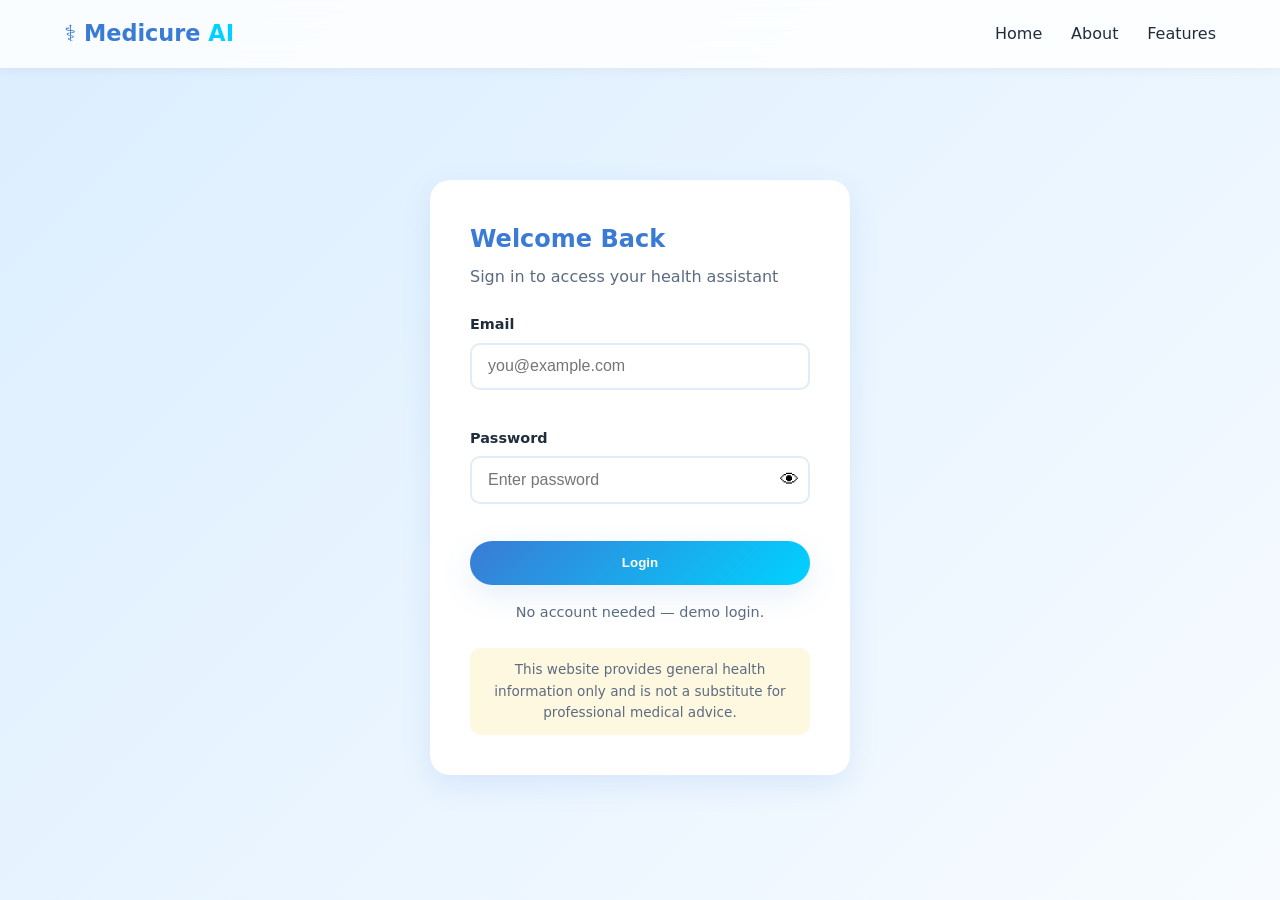
==== public/login.html @ 651b86ee "Changes Co-authored-by: nehaduggal09 <194884842+nehaduggal09@users.noreply.github.com>" ====
<!DOCTYPE html>
<html lang="en">
<head>
<meta charset="UTF-8" />
<meta name="viewport" content="width=device-width, initial-scale=1.0" />
<title>Login - Medicure AI Assistant</title>
<link rel="stylesheet" href="style.css" />
</head>
<body class="auth-body">
<nav class="navbar">
  <div class="nav-container">
    <a href="index.html" class="logo">⚕️ Medicure <span>AI</span></a>
    <ul class="nav-links">
      <li><a href="index.html">Home</a></li>
      <li><a href="index.html#about">About</a></li>
      <li><a href="index.html#features">Features</a></li>
    </ul>
  </div>
</nav>

<div class="auth-wrapper">
  <div class="auth-card fade-in">
    <h2>Welcome Back</h2>
    <p class="auth-sub">Sign in to access your health assistant</p>
    <form id="loginForm" novalidate>
      <div class="field">
        <label for="email">Email</label>
        <input type="email" id="email" placeholder="you@example.com" required />
        <small class="error" id="emailErr"></small>
      </div>
      <div class="field">
        <label for="password">Password</label>
        <div class="pw-wrap">
          <input type="password" id="password" placeholder="Enter password" required />
          <button type="button" class="pw-toggle" id="pwToggle">👁</button>
        </div>
        <small class="error" id="pwErr"></small>
      </div>
      <button type="submit" class="btn-primary full">Login</button>
    </form>
    <p class="auth-foot">No account needed — demo login.</p>
    <p class="disclaimer-mini">This website provides general health information only and is not a substitute for professional medical advice.</p>
  </div>
</div>

<script src="script.js"></script>
</body>
</html>
---- public/style.css ----
* { margin:0; padding:0; box-sizing:border-box; }
:root {
  --blue:#3a7bd5;
  --blue-2:#00d2ff;
  --bg:#f4f9ff;
  --text:#1f2d3d;
  --muted:#5b6b80;
  --card:#ffffff;
  --shadow:0 10px 30px rgba(58,123,213,.12);
  --radius:16px;
}
html { scroll-behavior:smooth; }
body {
  font-family:'Segoe UI', system-ui, -apple-system, Roboto, sans-serif;
  background:linear-gradient(180deg,#eaf3ff 0%, #f7fbff 100%);
  color:var(--text);
  min-height:100vh;
  line-height:1.6;
}

/* NAV */
.navbar {
  position:sticky; top:0; z-index:100;
  background:rgba(255,255,255,.85);
  backdrop-filter:blur(12px);
  box-shadow:0 2px 12px rgba(0,0,0,.05);
}
.nav-container {
  max-width:1200px; margin:auto;
  display:flex; align-items:center; justify-content:space-between;
  padding:1rem 1.5rem;
}
.logo { font-size:1.4rem; font-weight:700; color:var(--blue); text-decoration:none; }
.logo span { color:var(--blue-2); }
.nav-links { list-style:none; display:flex; gap:1.8rem; align-items:center; }
.nav-links a { text-decoration:none; color:var(--text); font-weight:500; transition:color .2s; }
.nav-links a:hover { color:var(--blue); }
.btn-login {
  background:linear-gradient(135deg,var(--blue),var(--blue-2));
  color:#fff !important; padding:.55rem 1.2rem; border-radius:30px;
  box-shadow:var(--shadow); transition:transform .2s;
}
.btn-login:hover { transform:translateY(-2px); }
.hamburger { display:none; font-size:1.6rem; cursor:pointer; }

/* HERO */
.hero {
  display:grid; grid-template-columns:1fr 1fr; gap:2rem; align-items:center;
  max-width:1200px; margin:auto; padding:4rem 1.5rem;
}
.hero-content h1 { font-size:3rem; line-height:1.15; margin-bottom:1rem; }
.hero-content h1 span { background:linear-gradient(135deg,var(--blue),var(--blue-2)); -webkit-background-clip:text; -webkit-text-fill-color:transparent; }
.hero-content p { color:var(--muted); font-size:1.1rem; margin-bottom:2rem; max-width:500px; }
.hero-buttons { display:flex; gap:1rem; flex-wrap:wrap; }
.btn-primary {
  background:linear-gradient(135deg,var(--blue),var(--blue-2));
  color:#fff; border:none; padding:.9rem 1.8rem;
  border-radius:30px; font-weight:600; cursor:pointer; text-decoration:none;
  box-shadow:var(--shadow); transition:transform .25s, box-shadow .25s;
  display:inline-block;
}
.btn-primary:hover { transform:translateY(-3px); box-shadow:0 14px 32px rgba(58,123,213,.3); }
.btn-primary.full { width:100%; }
.btn-secondary {
  background:#fff; color:var(--blue);
  border:2px solid var(--blue); padding:.8rem 1.6rem;
  border-radius:30px; font-weight:600; cursor:pointer; text-decoration:none;
  transition:all .25s;
}
.btn-secondary:hover { background:var(--blue); color:#fff; transform:translateY(-2px); }
.hero-illustration svg { width:100%; max-width:420px; margin:auto; display:block; animation:float 5s ease-in-out infinite; }
@keyframes float { 0%,100%{ transform:translateY(0);} 50%{ transform:translateY(-15px);} }

/* SECTIONS */
.section { padding:4rem 1.5rem; max-width:1200px; margin:auto; text-align:center; }
.section.alt { background:#ffffff; max-width:none; box-shadow:inset 0 0 60px rgba(58,123,213,.04); }
.section.alt > * { max-width:1200px; margin-left:auto; margin-right:auto; }
.section h2 { font-size:2.2rem; margin-bottom:.6rem; color:var(--blue); }
.section-sub { color:var(--muted); max-width:700px; margin:0 auto 2.5rem; }
.about-grid, .features-grid { display:grid; gap:1.5rem; grid-template-columns:repeat(auto-fit,minmax(240px,1fr)); }
.about-card, .feature {
  background:var(--card); padding:2rem 1.5rem; border-radius:var(--radius);
  box-shadow:var(--shadow); transition:transform .3s;
}
.about-card:hover, .feature:hover { transform:translateY(-6px); }
.about-card h3, .feature h3 { margin-bottom:.5rem; color:var(--blue); }
.ficon { font-size:2.5rem; margin-bottom:.5rem; }

.disclaimer-section { padding-bottom:2rem; }
.disclaimer-box {
  background:#fff8e1; border-left:5px solid #f5b400;
  padding:1rem 1.5rem; border-radius:12px; max-width:800px; margin:auto;
  color:#5b4500; font-weight:500;
}
.disclaimer-mini {
  margin-top:1.5rem; font-size:.85rem; color:var(--muted);
  background:#fff8e1; padding:.7rem 1rem; border-radius:10px; text-align:center;
}

footer {
  text-align:center; padding:1.5rem; color:var(--muted);
  background:#fff; margin-top:2rem;
}

/* AUTH */
.auth-body { background:linear-gradient(135deg,#dbeeff,#f7fbff); min-height:100vh; }
.auth-wrapper {
  min-height:calc(100vh - 80px); display:flex; align-items:center; justify-content:center; padding:2rem 1rem;
}
.auth-card {
  background:#fff; padding:2.5rem; border-radius:20px; box-shadow:var(--shadow);
  width:100%; max-width:420px;
}
.auth-card h2 { color:var(--blue); margin-bottom:.3rem; }
.auth-sub { color:var(--muted); margin-bottom:1.5rem; }
.field { margin-bottom:1.2rem; text-align:left; }
.field label { display:block; font-weight:600; margin-bottom:.4rem; font-size:.9rem; }
.field input {
  width:100%; padding:.8rem 1rem; border:2px solid #e1ecf7; border-radius:10px;
  font-size:1rem; outline:none; transition:border-color .2s;
}
.field input:focus { border-color:var(--blue); }
.pw-wrap { position:relative; }
.pw-toggle {
  position:absolute; right:.7rem; top:50%; transform:translateY(-50%);
  background:none; border:none; cursor:pointer; font-size:1.2rem;
}
.error { color:#d33; font-size:.8rem; display:block; margin-top:.3rem; min-height:1em; }
.auth-foot { text-align:center; color:var(--muted); margin-top:1rem; font-size:.9rem; }

.fade-in { animation:fadeIn .7s ease both; }
@keyframes fadeIn { from { opacity:0; transform:translateY(20px);} to { opacity:1; transform:translateY(0);} }

/* CHECKER */
.checker { max-width:900px; margin:auto; padding:3rem 1.5rem; }
.checker-card { background:#fff; padding:2.5rem; border-radius:20px; box-shadow:var(--shadow); }
.checker-card h2 { color:var(--blue); margin-bottom:.4rem; }
#symptomInput {
  width:100%; min-height:160px; padding:1rem; margin-top:1rem;
  border:2px solid #e1ecf7; border-radius:12px; font-size:1rem; font-family:inherit;
  resize:vertical; outline:none; transition:border-color .2s;
}
#symptomInput:focus { border-color:var(--blue); }
.checker-actions { display:flex; gap:.8rem; flex-wrap:wrap; margin-top:1rem; }
.checker-actions button { font-size:.95rem; }

.loader { text-align:center; padding:2rem; }
.loader.hidden { display:none; }
.spinner {
  width:48px; height:48px; border:5px solid #e1ecf7; border-top-color:var(--blue);
  border-radius:50%; margin:auto; animation:spin 1s linear infinite;
}
@keyframes spin { to { transform:rotate(360deg);} }

.results { margin-top:1.5rem; display:flex; flex-direction:column; gap:1rem; }
.result-card {
  background:linear-gradient(135deg,#f7fbff,#eaf3ff);
  border-left:5px solid var(--blue); padding:1.2rem 1.4rem;
  border-radius:12px; box-shadow:var(--shadow);
  animation:fadeIn .5s ease;
}
.result-card h3 { color:var(--blue); margin-bottom:.5rem; font-size:1.1rem; }
.result-card ul { padding-left:1.2rem; color:var(--text); }
.result-card.emergency {
  background:linear-gradient(135deg,#ffe5e5,#fff0f0);
  border-left-color:#d33; color:#7a0000;
}
.result-card.emergency h3 { color:#d33; }

.voice-active { background:var(--blue) !important; color:#fff !important; }

/* RESPONSIVE */
@media(max-width:820px) {
  .hero { grid-template-columns:1fr; text-align:center; padding:2.5rem 1.2rem; }
  .hero-content p { margin-left:auto; margin-right:auto; }
  .hero-buttons { justify-content:center; }
  .hero-content h1 { font-size:2.2rem; }
  .nav-links { display:none; position:absolute; top:100%; left:0; right:0;
    background:#fff; flex-direction:column; padding:1rem; gap:1rem; box-shadow:var(--shadow); }
  .nav-links.open { display:flex; }
  .hamburger { display:block; }
  .section h2 { font-size:1.8rem; }
  .checker-card, .auth-card { padding:1.5rem; }
}
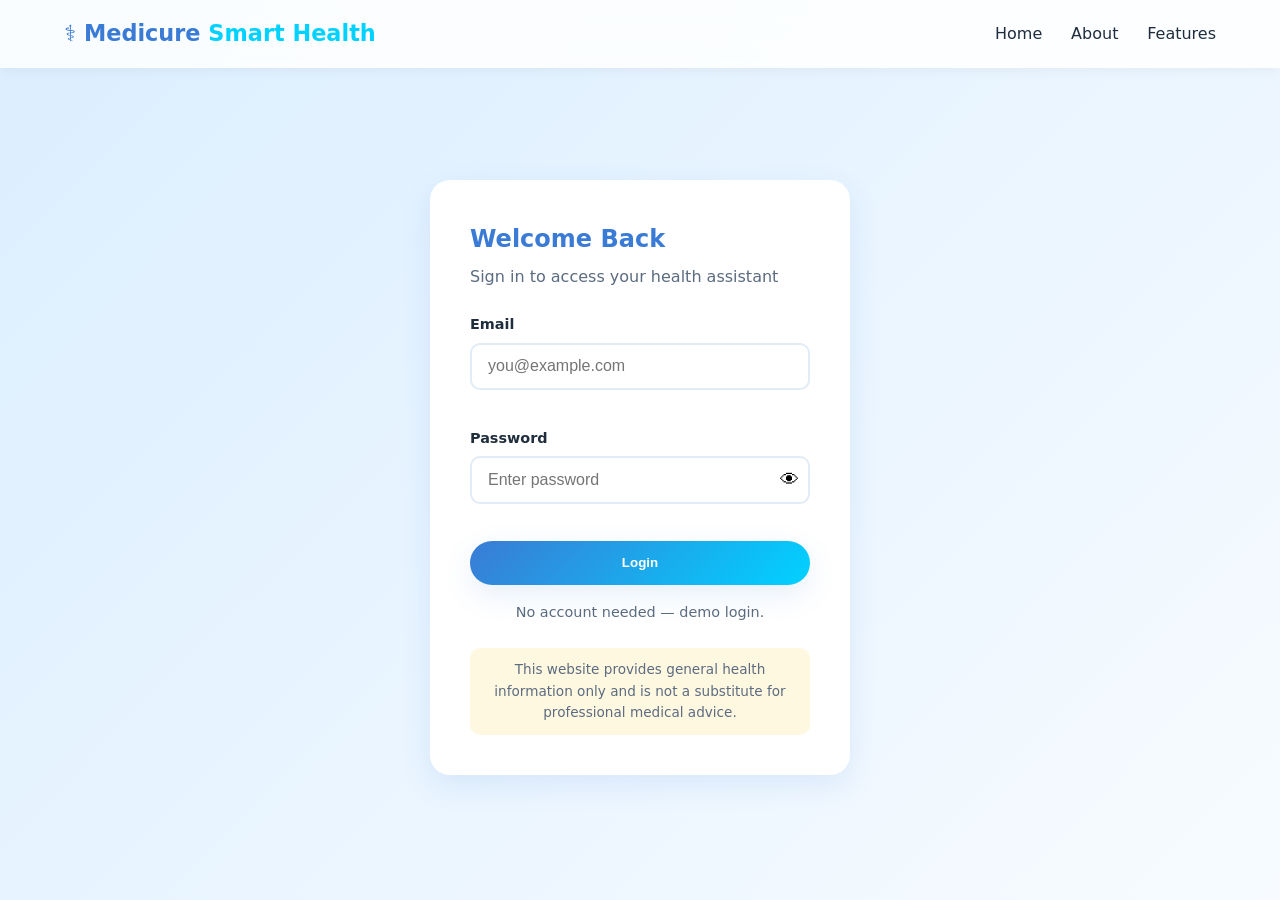
==== commit 7d4160fa: "Changes Co-authored-by: nehaduggal09 <194884842+nehaduggal09@users.noreply.github.com>" ====
--- a/public/login.html
+++ b/public/login.html
@@ -3,13 +3,13 @@
 <head>
 <meta charset="UTF-8" />
 <meta name="viewport" content="width=device-width, initial-scale=1.0" />
-<title>Login - Medicure AI Assistant</title>
+<title>Login - Medicure Smart Health Assistant</title>
 <link rel="stylesheet" href="style.css" />
 </head>
 <body class="auth-body">
 <nav class="navbar">
   <div class="nav-container">
-    <a href="index.html" class="logo">⚕️ Medicure <span>AI</span></a>
+    <a href="index.html" class="logo">⚕️ Medicure <span>Smart Health</span></a>
     <ul class="nav-links">
       <li><a href="index.html">Home</a></li>
       <li><a href="index.html#about">About</a></li>
--- a/public/style.css
+++ b/public/style.css
@@ -182,3 +182,48 @@
   .section h2 { font-size:1.8rem; }
   .checker-card, .auth-card { padding:1.5rem; }
 }
+
+/* Result sections */
+.result-section { margin-top:1rem; padding-top:.8rem; border-top:1px dashed rgba(58,123,213,.2); }
+.result-section h4 { color:var(--blue); margin-bottom:.4rem; font-size:1rem; }
+.result-section ul { margin-left:1.2rem; }
+.result-msg { font-weight:500; }
+.result-card.emergency { background:linear-gradient(135deg,#ffe5e5,#fff0f0); border-left:6px solid #e63946; }
+.result-card.emergency h3, .result-card.emergency h4 { color:#c1121f; }
+
+/* ===== Severity badges & glass result cards (advanced engine) ===== */
+.result-head { display:flex; align-items:center; justify-content:space-between; gap:.75rem; flex-wrap:wrap; }
+.result-card.glass {
+  background: rgba(255,255,255,.7);
+  backdrop-filter: blur(14px);
+  -webkit-backdrop-filter: blur(14px);
+  border: 1px solid rgba(58,123,213,.18);
+  box-shadow: 0 12px 40px rgba(58,123,213,.15);
+  border-radius: var(--radius);
+  padding: 1.4rem;
+  margin-bottom: 1.2rem;
+  transition: transform .25s ease, box-shadow .25s ease;
+}
+.result-card.glass:hover { transform: translateY(-3px); box-shadow: 0 18px 50px rgba(58,123,213,.22); }
+.sev-badge {
+  display:inline-block; padding:.3rem .8rem; border-radius:999px;
+  font-size:.75rem; font-weight:700; letter-spacing:.06em;
+  color:#fff; text-transform:uppercase;
+}
+.sev-low      { background: linear-gradient(135deg,#16a34a,#22c55e); }
+.sev-moderate { background: linear-gradient(135deg,#f59e0b,#fbbf24); color:#3a2a00; }
+.sev-high     { background: linear-gradient(135deg,#dc2626,#ef4444); }
+.result-card.emergency {
+  background: linear-gradient(135deg,#fff1f2,#ffe4e6);
+  border:1px solid #fecaca; border-left:6px solid #dc2626;
+  color:#7f1d1d;
+}
+.result-card.emergency h3 { color:#b91c1c; font-size:1.25rem; }
+.disclaimer-note {
+  margin-top:1rem; padding:.9rem 1.1rem; border-radius:12px;
+  background: rgba(58,123,213,.08); color:var(--muted);
+  border-left:4px solid var(--blue); font-size:.92rem;
+}
+@media (max-width:520px){
+  .result-head { flex-direction:column; align-items:flex-start; }
+}
